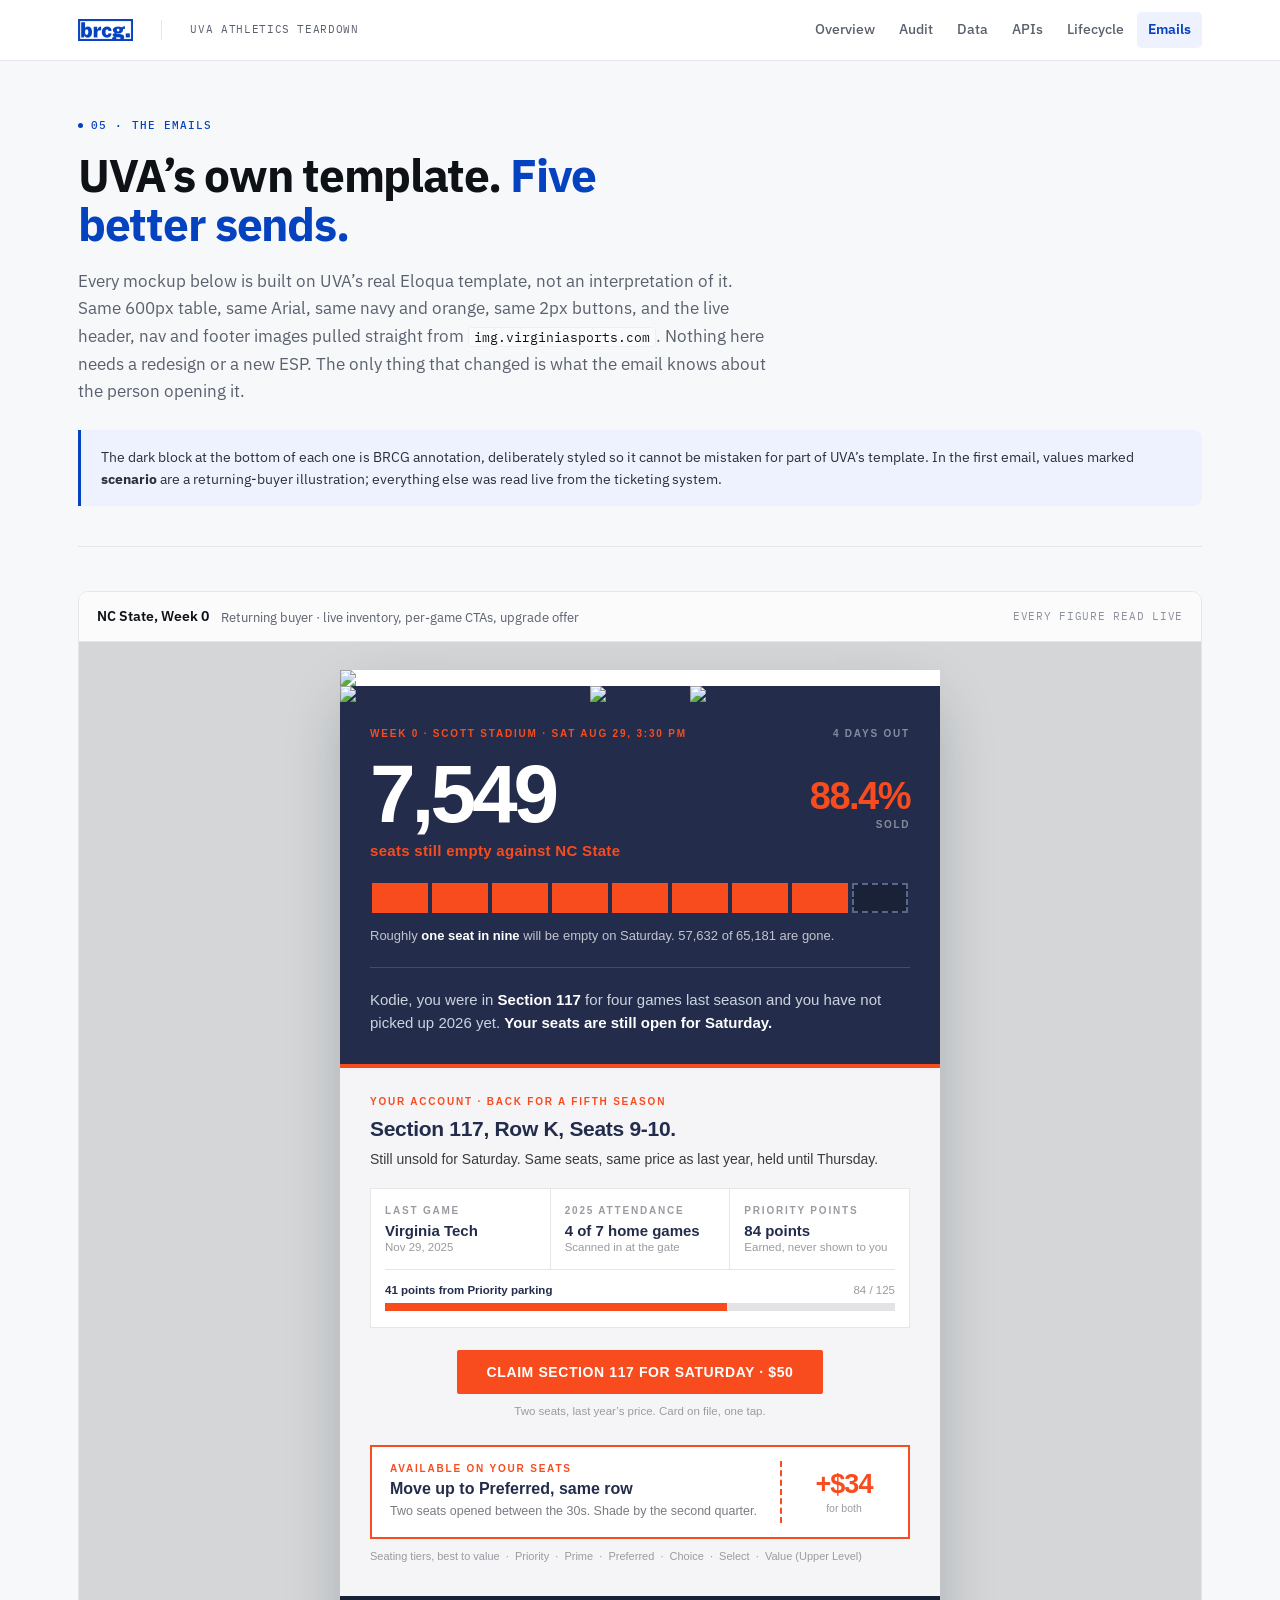
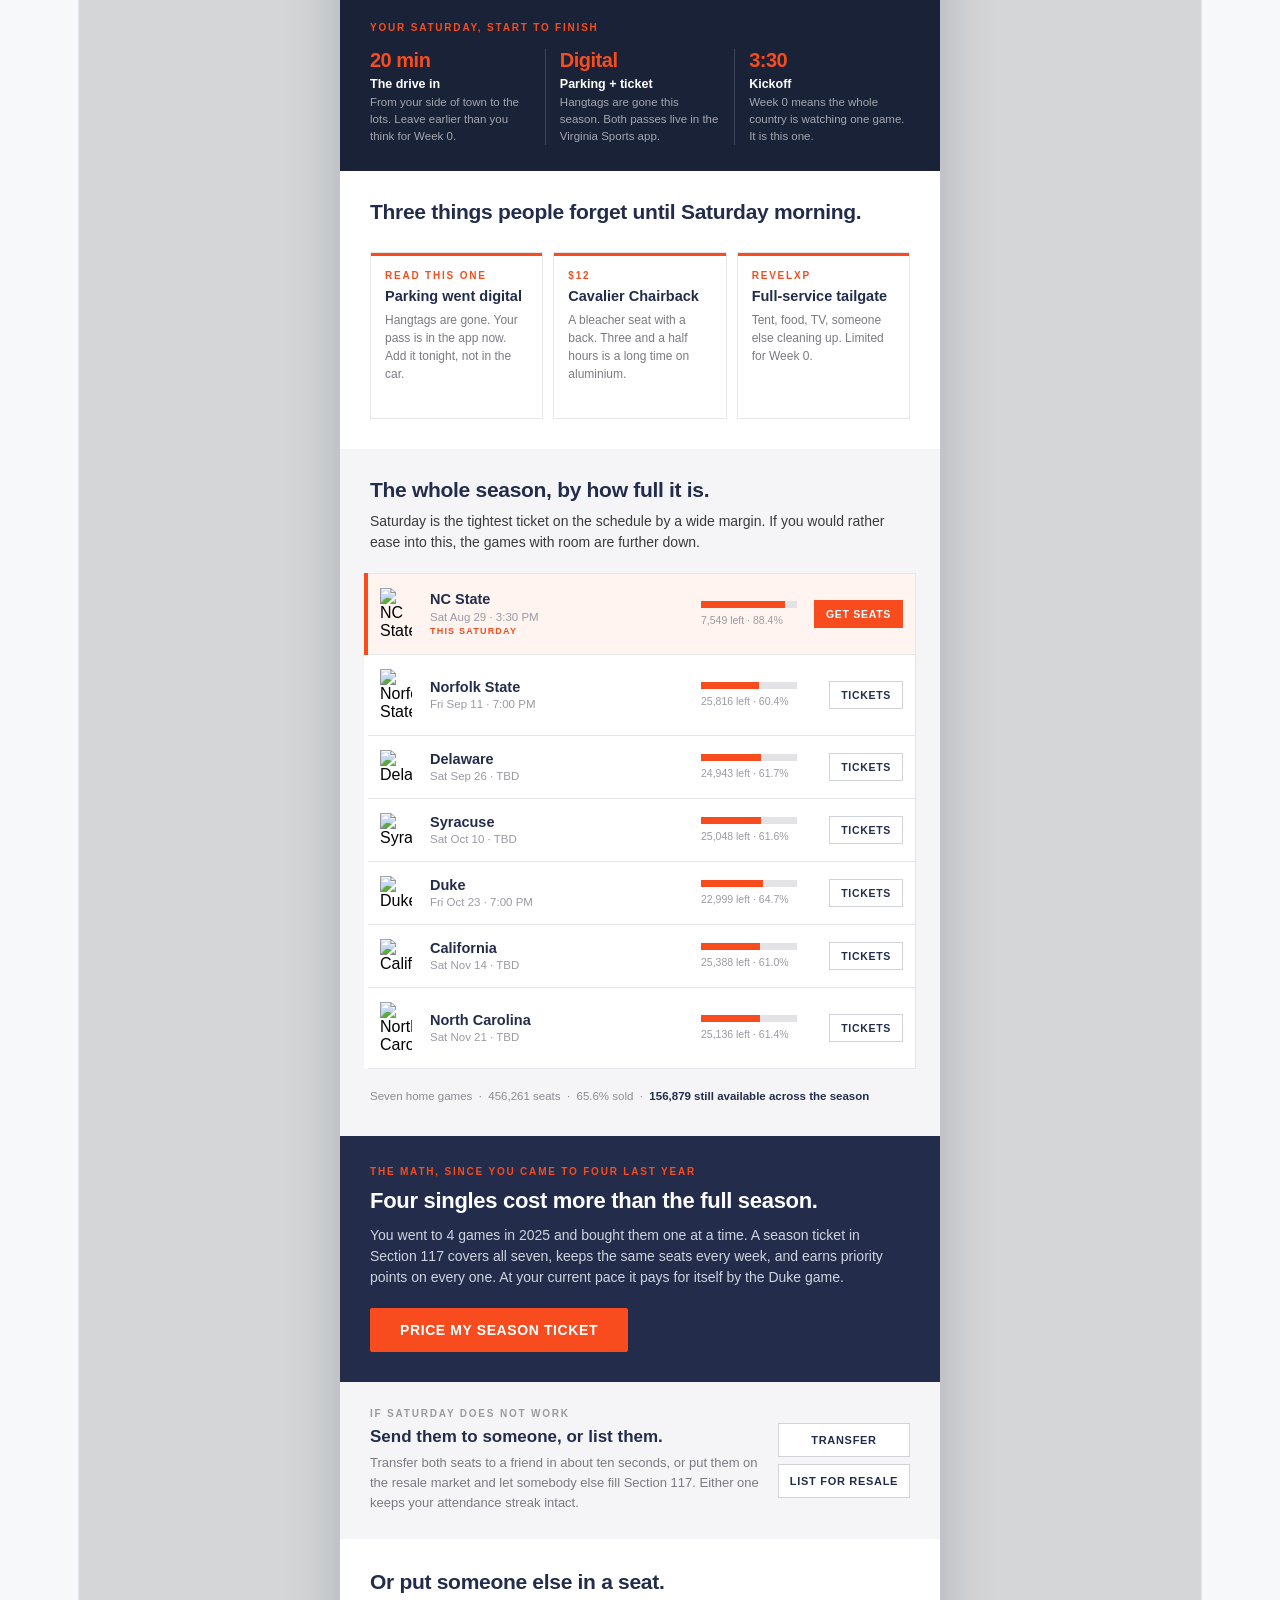
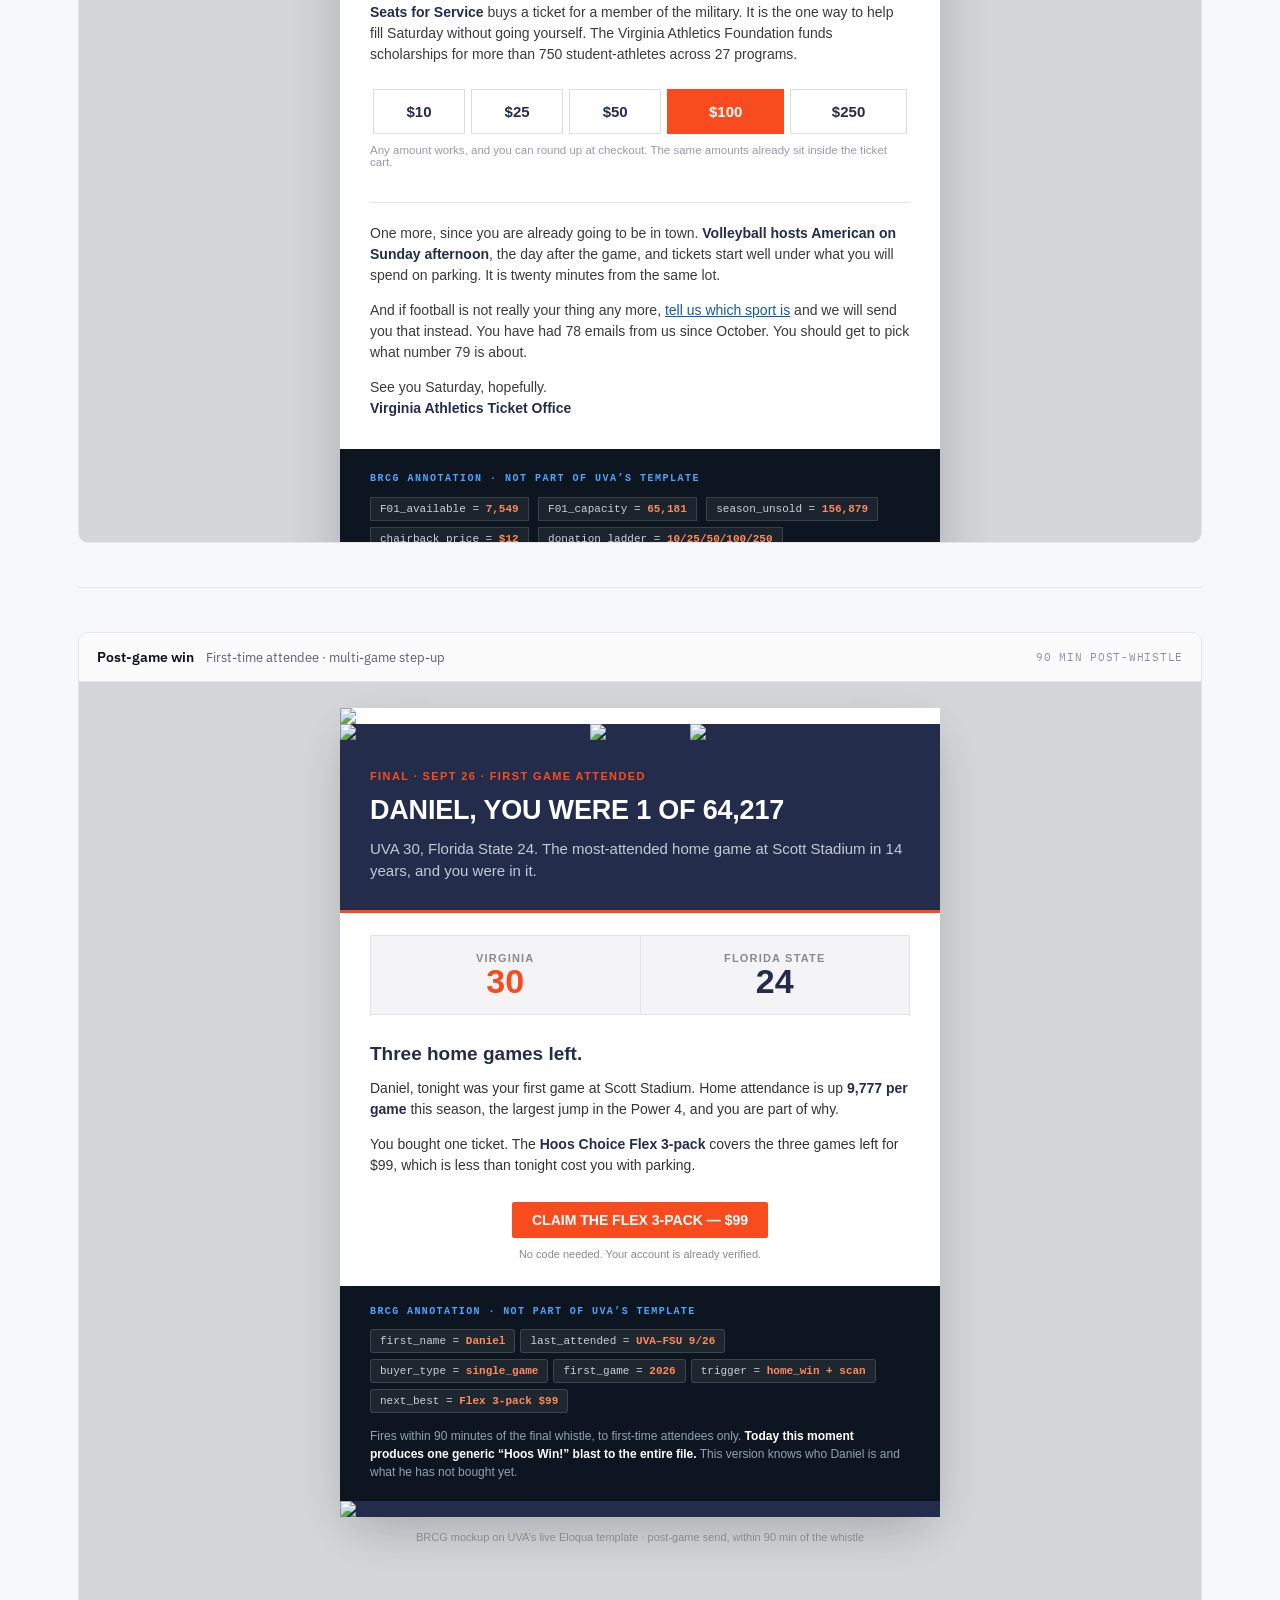
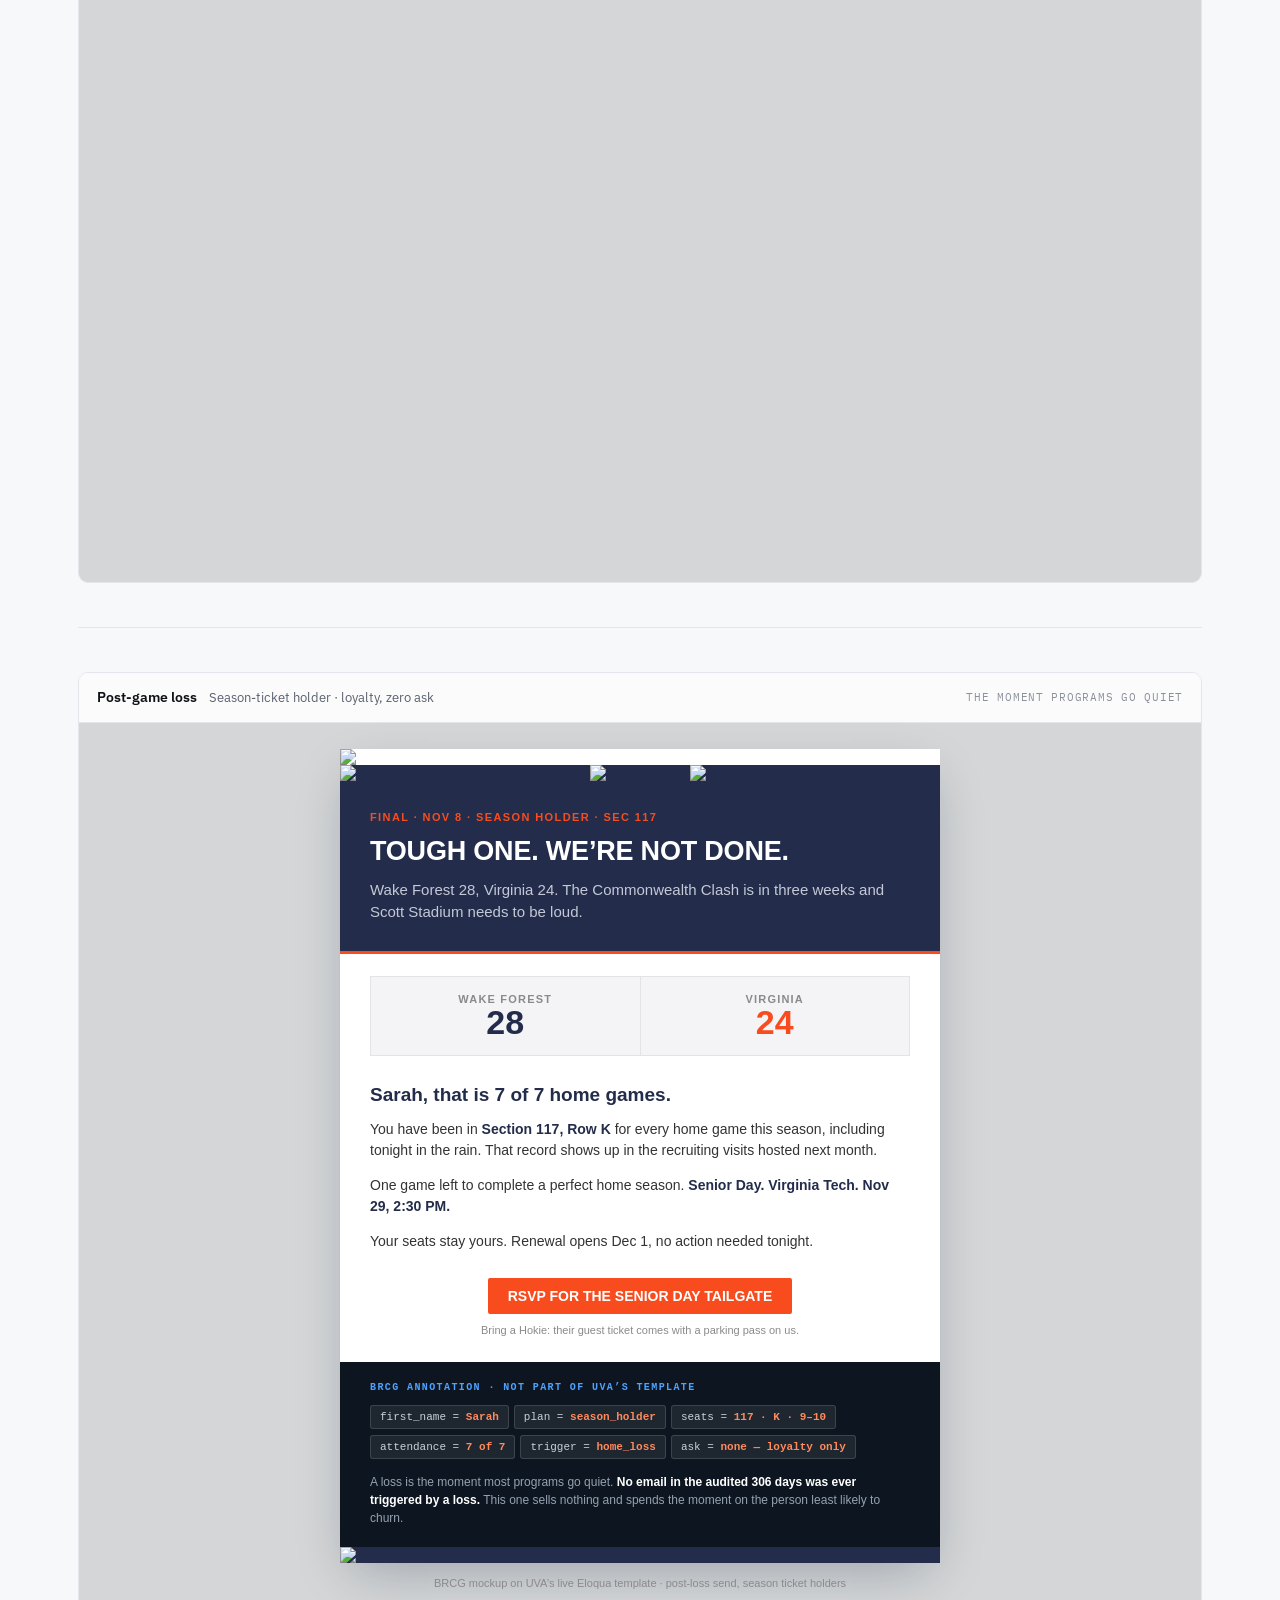
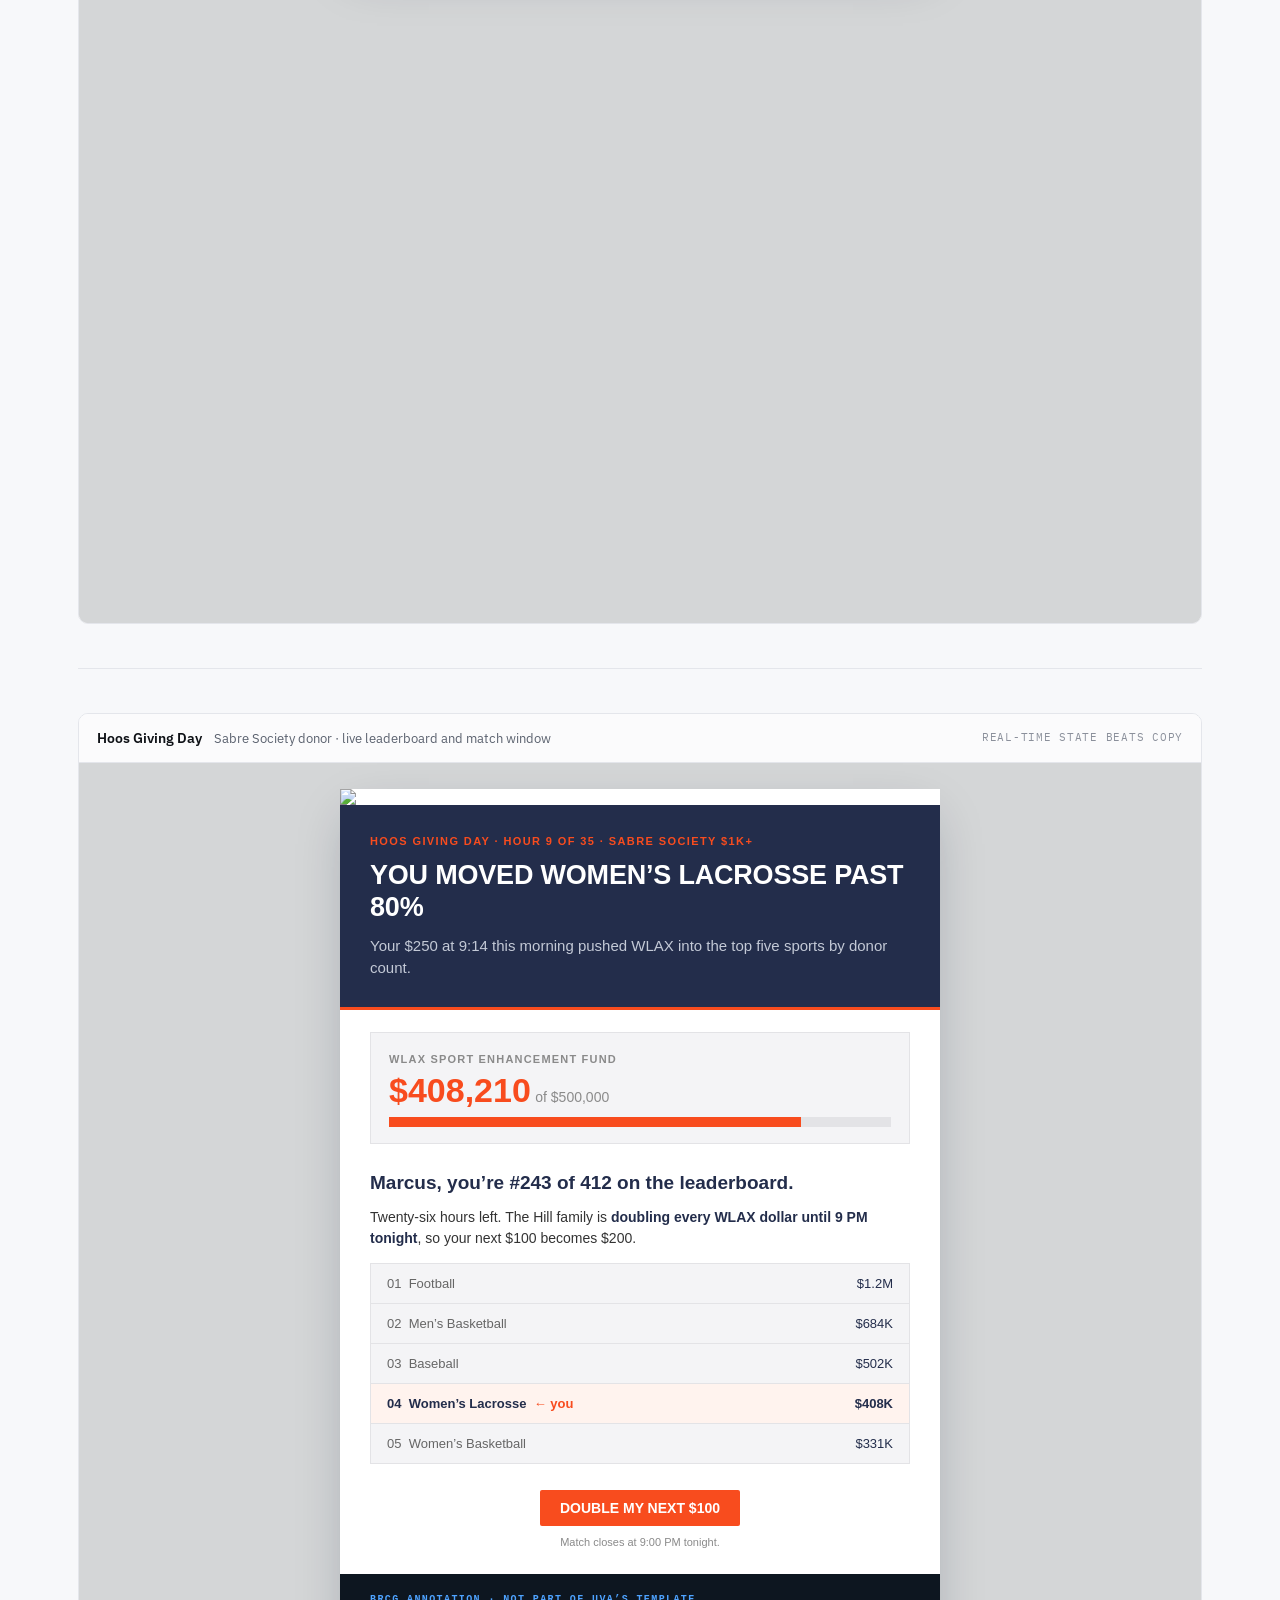
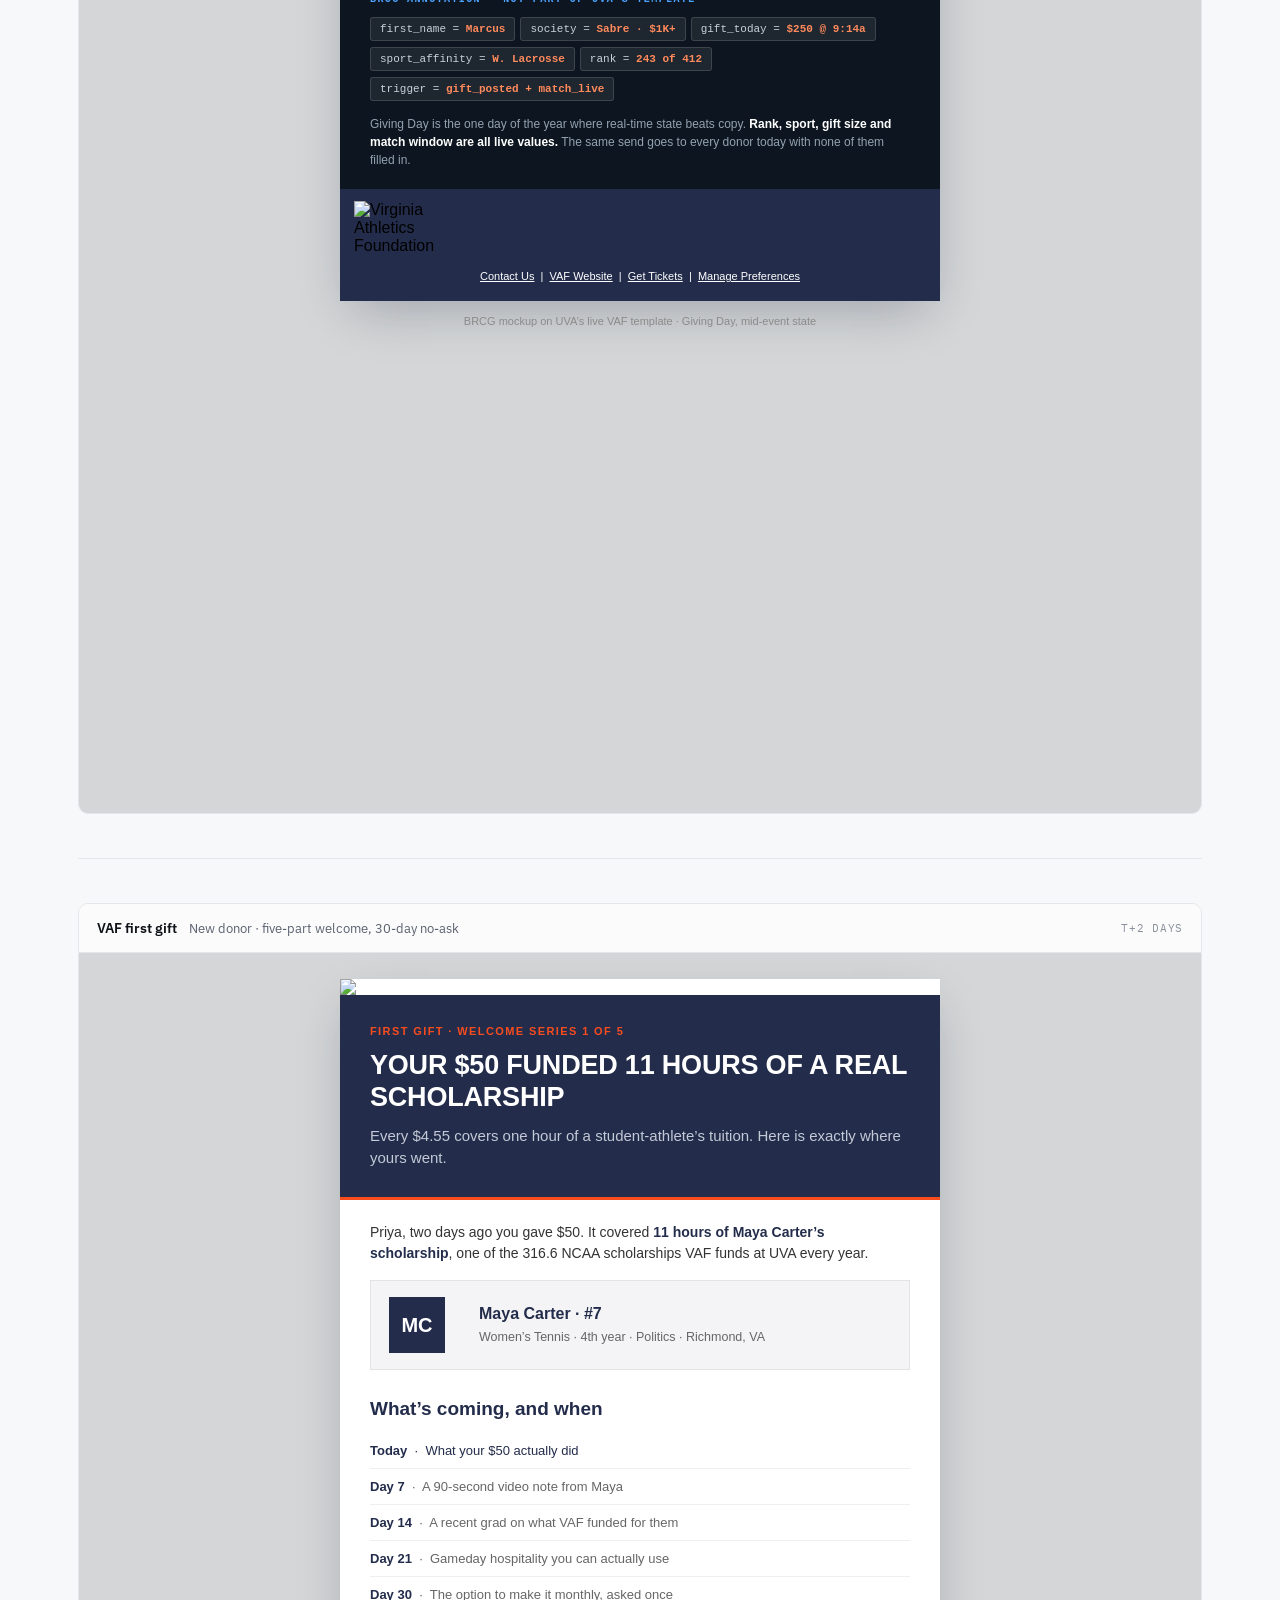
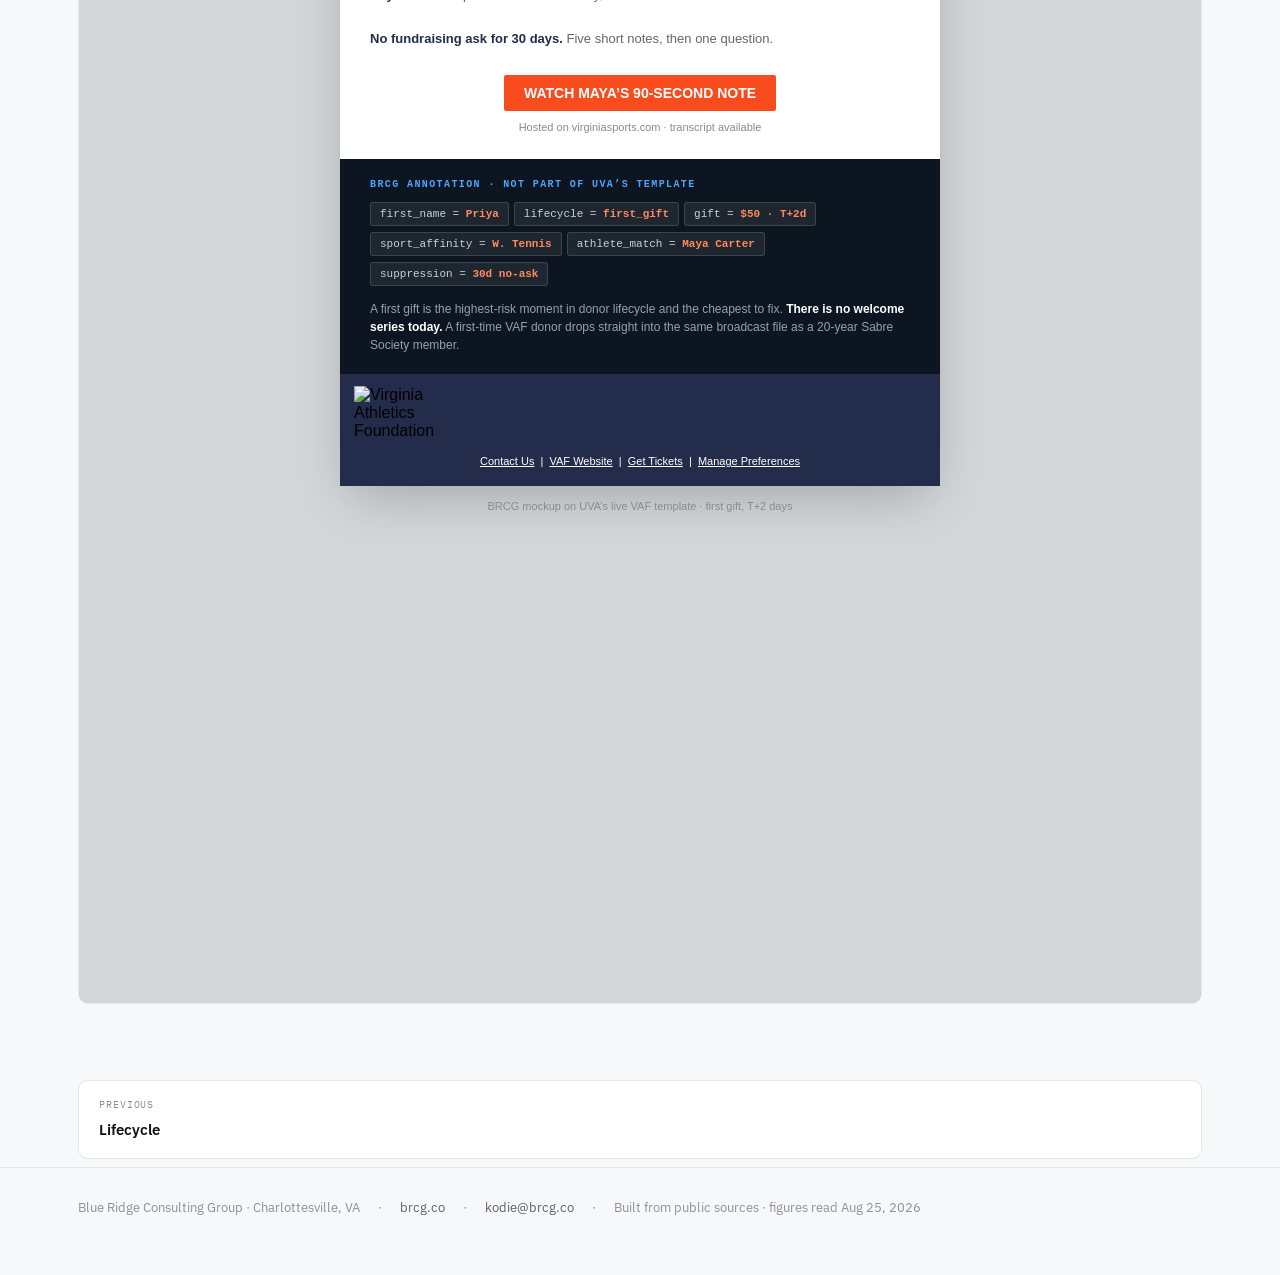
==== emails.html @ 251b8afc "UVA Athletics teardown portal Six-page static portal for the unsolicited CRM teardown, moved off the" ====
<!DOCTYPE html>
<html lang="en">
<head>
<meta charset="utf-8">
<meta name="viewport" content="width=device-width, initial-scale=1">
<title>The emails &middot; UVA Athletics teardown &middot; BRCG</title>
<meta name="description" content="An unsolicited CRM teardown of the UVA Athletics fan email program, built from a real subscriber inbox and public ticketing data by BRCG in Charlottesville.">
<meta name="robots" content="index,follow">
<link rel="stylesheet" href="assets/portal.css">
</head>
<body>
<header class="mast">
  <div class="mast-in">
    <img src="assets/brcg-logo-blue.png" alt="Blue Ridge Consulting Group" class="logo">
    <span class="div"></span>
    <span class="who">UVA Athletics teardown</span>
    <nav class="nav"><a href="index.html">Overview</a><a href="audit.html">Audit</a><a href="data.html">Data</a><a href="apis.html">APIs</a><a href="lifecycle.html">Lifecycle</a><a href="emails.html" aria-current="page">Emails</a></nav>
  </div>
</header>

<div class="wrap">
  <div class="hero">
    <div class="kicker">05 &middot; The emails</div>
    <h1>UVA&rsquo;s own template. <span class="q">Five better sends.</span></h1>
    <p class="lede">
      Every mockup below is built on UVA&rsquo;s real Eloqua template, not an interpretation of it. Same 600px
      table, same Arial, same navy and orange, same 2px buttons, and the live header, nav and footer images
      pulled straight from <code>img.virginiasports.com</code>. Nothing here needs a redesign or a new ESP.
      The only thing that changed is what the email knows about the person opening it.
    </p>
    <div class="note" style="margin-top:24px">
      <p>The dark block at the bottom of each one is BRCG annotation, deliberately styled so it cannot be
      mistaken for part of UVA&rsquo;s template. In the first email, values marked <strong>scenario</strong>
      are a returning-buyer illustration; everything else was read live from the ticketing system.</p>
    </div>
  </div>
  
  <section>
    <div class="mail">
      <div class="mail-head">
        <span class="t">NC State, Week 0</span>
        <span class="s">Returning buyer &middot; live inventory, per-game CTAs, upgrade offer</span>
        <span class="r">Every figure read live</span>
      </div>
      <iframe src="emails/ncstate.html" title="NC State, Week 0" loading="lazy" height="3100"></iframe>
    </div>
  </section>
  <section>
    <div class="mail">
      <div class="mail-head">
        <span class="t">Post-game win</span>
        <span class="s">First-time attendee &middot; multi-game step-up</span>
        <span class="r">90 min post-whistle</span>
      </div>
      <iframe src="emails/win.html" title="Post-game win" loading="lazy" height="1500"></iframe>
    </div>
  </section>
  <section>
    <div class="mail">
      <div class="mail-head">
        <span class="t">Post-game loss</span>
        <span class="s">Season-ticket holder &middot; loyalty, zero ask</span>
        <span class="r">The moment programs go quiet</span>
      </div>
      <iframe src="emails/loss.html" title="Post-game loss" loading="lazy" height="1500"></iframe>
    </div>
  </section>
  <section>
    <div class="mail">
      <div class="mail-head">
        <span class="t">Hoos Giving Day</span>
        <span class="s">Sabre Society donor &middot; live leaderboard and match window</span>
        <span class="r">Real-time state beats copy</span>
      </div>
      <iframe src="emails/giving.html" title="Hoos Giving Day" loading="lazy" height="1650"></iframe>
    </div>
  </section>
  <section>
    <div class="mail">
      <div class="mail-head">
        <span class="t">VAF first gift</span>
        <span class="s">New donor &middot; five-part welcome, 30-day no-ask</span>
        <span class="r">T+2 days</span>
      </div>
      <iframe src="emails/welcome.html" title="VAF first gift" loading="lazy" height="1650"></iframe>
    </div>
  </section>
</div>

<div class="wrap"><div class="pager"><a href="lifecycle.html"><div class="k">Previous</div><div class="t">Lifecycle</div></a></div></div>
<footer class="foot">
  <div class="foot-in">
    <span>Blue Ridge Consulting Group &middot; Charlottesville, VA</span>
    <span>&middot;</span>
    <a href="https://brcg.co">brcg.co</a>
    <span>&middot;</span>
    <a href="mailto:kodie@brcg.co">kodie@brcg.co</a>
    <span>&middot;</span>
    <span>Built from public sources &middot; figures read Aug 25, 2026</span>
  </div>
</footer>
</body>
</html>
---- assets/portal.css ----
/* ============================================================
   UVA Athletics teardown portal — BRCG craft system
   IBM Plex Sans (UI) + IBM Plex Mono (all numerics/kickers)
   Royal blue #0542BF only. UVA navy/orange used as data accents.
   No decorative pills, no emoji, hairline borders, tinted surface.
   ============================================================ */

@font-face{font-family:'Plex';src:url('fonts/plex-sans-400.woff2') format('woff2');font-weight:400;font-display:swap}
@font-face{font-family:'Plex';src:url('fonts/plex-sans-500.woff2') format('woff2');font-weight:500;font-display:swap}
@font-face{font-family:'Plex';src:url('fonts/plex-sans-600.woff2') format('woff2');font-weight:600;font-display:swap}
@font-face{font-family:'Plex';src:url('fonts/plex-sans-700.woff2') format('woff2');font-weight:700;font-display:swap}
@font-face{font-family:'PlexMono';src:url('fonts/plex-mono-400.woff2') format('woff2');font-weight:400;font-display:swap}
@font-face{font-family:'PlexMono';src:url('fonts/plex-mono-500.woff2') format('woff2');font-weight:500;font-display:swap}

:root{
  --blue:#0542BF; --blue-soft:#EEF2FE; --blue-line:#D6E0FB;
  --uva-navy:#232D4B; --uva-orange:#F84C1E;
  --ink:#0E1116; --ink-2:#2A2F38; --mid:#5A616E; --soft:#8B909B;
  --line:#E4E6EB; --line-2:#EFF0F3;
  --bg:#F7F8FA; --surface:#FFFFFF; --surface-2:#FBFBFC;
  --ok:#0E7C5A; --warn:#9A6400;
  --mono:'PlexMono',ui-monospace,SFMono-Regular,Menlo,monospace;
  --max:1180px;
}

*,*::before,*::after{box-sizing:border-box}
html{-webkit-text-size-adjust:100%}
body{
  margin:0;background:var(--bg);color:var(--ink);
  font-family:'Plex',-apple-system,BlinkMacSystemFont,'Segoe UI',sans-serif;
  font-size:15px;line-height:1.6;-webkit-font-smoothing:antialiased;
  font-variant-numeric:tabular-nums;
}
img{max-width:100%;display:block}
a{color:var(--blue);text-decoration:none}
a:hover{text-decoration:underline}
:focus-visible{outline:2px solid var(--blue);outline-offset:2px;border-radius:2px}
@media (prefers-reduced-motion:reduce){*{animation:none !important;transition:none !important}}

/* ---------- masthead ---------- */
.mast{position:sticky;top:0;z-index:60;background:rgba(255,255,255,.92);
  backdrop-filter:saturate(150%) blur(10px);border-bottom:1px solid var(--line)}
.mast-in{max-width:var(--max);margin:0 auto;padding:0 28px;display:flex;align-items:center;gap:28px;height:60px}
.mast .logo{height:22px;width:auto}
.mast .div{width:1px;height:20px;background:var(--line)}
.mast .who{font-family:var(--mono);font-size:11px;letter-spacing:.06em;text-transform:uppercase;color:var(--mid);white-space:nowrap}
.nav{display:flex;gap:2px;margin-left:auto;flex-wrap:wrap}
.nav a{font-size:13.5px;font-weight:500;color:var(--mid);padding:7px 11px;border-radius:5px;text-decoration:none}
.nav a:hover{background:var(--surface-2);color:var(--ink)}
.nav a[aria-current="page"]{background:var(--blue-soft);color:var(--blue);font-weight:600}

/* ---------- layout ---------- */
.wrap{max-width:var(--max);margin:0 auto;padding:0 28px}
.hero{padding:56px 0 40px;border-bottom:1px solid var(--line)}
.kicker{font-family:var(--mono);font-size:11px;letter-spacing:.1em;text-transform:uppercase;
  color:var(--blue);font-weight:500;display:flex;align-items:center;gap:8px}
.kicker::before{content:'';width:5px;height:5px;border-radius:50%;background:var(--blue);flex:none}
h1{font-size:clamp(30px,4.2vw,46px);line-height:1.08;letter-spacing:-.028em;font-weight:700;margin:16px 0 0;max-width:20ch}
h1 .q{color:var(--blue)}
.lede{font-size:17px;line-height:1.62;color:var(--mid);max-width:70ch;margin:18px 0 0}
section{padding:44px 0;border-bottom:1px solid var(--line)}
section:last-of-type{border-bottom:0}
h2{font-size:25px;line-height:1.18;letter-spacing:-.02em;font-weight:700;margin:0 0 8px}
h3{font-size:17px;line-height:1.3;letter-spacing:-.012em;font-weight:600;margin:0 0 6px}
p{margin:0 0 14px;color:var(--ink-2)}
p:last-child{margin-bottom:0}
.sub{color:var(--mid);max-width:74ch;margin:0 0 24px}
.sec-head{margin-bottom:26px}

/* ---------- stat rail ---------- */
.rail{display:grid;grid-template-columns:repeat(4,1fr);gap:0;border:1px solid var(--line);
  border-radius:10px;overflow:hidden;background:var(--surface);margin-top:34px}
.rail .cell{padding:18px 20px;border-right:1px solid var(--line)}
.rail .cell:last-child{border-right:0}
.rail .lab{font-family:var(--mono);font-size:10px;letter-spacing:.09em;text-transform:uppercase;color:var(--soft)}
.rail .val{font-family:var(--mono);font-size:29px;font-weight:500;letter-spacing:-.02em;color:var(--ink);margin-top:7px;line-height:1}
.rail .val.hl{color:var(--uva-orange)}
.rail .note{font-size:12.5px;color:var(--mid);margin-top:7px;line-height:1.45;
  background:none;border:0;border-radius:0;padding:0}

/* ---------- cards ---------- */
.grid{display:grid;gap:16px}
.g2{grid-template-columns:repeat(2,1fr)}
.g3{grid-template-columns:repeat(3,1fr)}
.g4{grid-template-columns:repeat(4,1fr)}
.card{background:var(--surface);border:1px solid var(--line);border-radius:10px;padding:22px 24px}
.card.tint{background:var(--surface-2)}
.card .num{font-family:var(--mono);font-size:26px;font-weight:500;color:var(--blue);letter-spacing:-.02em;line-height:1}
.card .kick{font-family:var(--mono);font-size:10px;letter-spacing:.09em;text-transform:uppercase;color:var(--soft);margin-bottom:9px}
.card p{font-size:14px;color:var(--mid);margin:0}
.card p + p{margin-top:10px}

/* ---------- dark panel ---------- */
.dark{background:var(--uva-navy);color:#fff;border-radius:12px;padding:30px 32px}
.dark h2,.dark h3{color:#fff}
.dark p{color:rgba(255,255,255,.74)}
.dark .kick{font-family:var(--mono);font-size:10px;letter-spacing:.09em;text-transform:uppercase;color:var(--uva-orange);margin-bottom:10px}
.dark .big{font-family:var(--mono);font-size:clamp(38px,6vw,58px);font-weight:500;letter-spacing:-.035em;line-height:1;color:#fff}

/* ---------- table ---------- */
.tbl-wrap{overflow-x:auto;border:1px solid var(--line);border-radius:10px;background:var(--surface)}
table{width:100%;border-collapse:collapse;font-size:14px;min-width:640px}
thead th{font-family:var(--mono);font-size:10px;letter-spacing:.09em;text-transform:uppercase;color:var(--soft);
  text-align:left;padding:12px 16px;border-bottom:1px solid var(--line);font-weight:500;white-space:nowrap}
tbody td{padding:13px 16px;border-bottom:1px solid var(--line-2);vertical-align:top;color:var(--ink-2)}
tbody tr:last-child td{border-bottom:0}
tbody tr:hover{background:var(--surface-2)}
td .m,.m{font-family:var(--mono);font-size:12.5px;color:var(--ink)}
td strong{color:var(--ink);font-weight:600}

/* ---------- code ---------- */
code{font-family:var(--mono);font-size:12.5px;background:var(--surface-2);border:1px solid var(--line-2);
  padding:1px 5px;border-radius:3px;color:var(--ink)}
pre{background:#0E1116;color:#D7DBE3;border-radius:10px;padding:20px 22px;overflow-x:auto;
  font-family:var(--mono);font-size:12.5px;line-height:1.72;margin:0}
pre code{background:none;border:0;padding:0;color:inherit;font-size:inherit}
pre .c{color:#6E7787}          /* comment */
pre .k{color:#7FA6FF}          /* key */
pre .s{color:#8FD6A9}          /* string */
pre .n{color:#FFB088}          /* number */
.pre-head{display:flex;align-items:center;gap:10px;background:#171B22;border-radius:10px 10px 0 0;
  padding:9px 18px;font-family:var(--mono);font-size:11px;color:#8B93A3;letter-spacing:.05em}
.pre-head + pre{border-radius:0 0 10px 10px}
.dot{width:7px;height:7px;border-radius:50%;background:var(--uva-orange);flex:none}

/* ---------- bars ---------- */
.bar{height:7px;background:var(--line);border-radius:99px;overflow:hidden;min-width:90px}
.bar i{display:block;height:100%;background:var(--uva-orange);border-radius:99px}
.bar.blue i{background:var(--blue)}

/* ---------- kicker labels (never pills) ---------- */
.tag{font-family:var(--mono);font-size:10px;letter-spacing:.09em;text-transform:uppercase;color:var(--soft);
  display:inline-flex;align-items:center;gap:6px}
.tag::before{content:'';width:5px;height:5px;border-radius:50%;background:currentColor;flex:none}
.tag.live{color:var(--ok)}
.tag.gap{color:var(--uva-orange)}
.tag.plan{color:var(--blue)}

/* ---------- flow / architecture ---------- */
.flow{display:grid;grid-template-columns:1fr auto 1fr auto 1fr;align-items:stretch;gap:0}
.flow .node{background:var(--surface);border:1px solid var(--line);border-radius:10px;padding:18px 20px}
.flow .arrow{display:flex;align-items:center;justify-content:center;width:38px;color:var(--soft);font-size:17px}
.flow .node h3{font-size:14.5px;margin-bottom:4px}
.flow .node p{font-size:12.5px;line-height:1.5}

/* ---------- email frames ---------- */
.mail{border:1px solid var(--line);border-radius:10px;overflow:hidden;background:var(--surface)}
.mail-head{display:flex;align-items:center;gap:12px;padding:13px 18px;border-bottom:1px solid var(--line);
  background:var(--surface-2);flex-wrap:wrap}
.mail-head .t{font-weight:600;font-size:14px}
.mail-head .s{font-size:12.5px;color:var(--mid)}
.mail-head .r{margin-left:auto;font-family:var(--mono);font-size:10.5px;letter-spacing:.07em;
  text-transform:uppercase;color:var(--soft)}
.mail iframe{width:100%;border:0;display:block;background:#d4d6d7}

/* ---------- callout ---------- */
.note{border-left:3px solid var(--blue);background:var(--blue-soft);border-radius:0 8px 8px 0;padding:16px 20px}
.note.warn{border-left-color:var(--uva-orange);background:#FFF3EE}
.note p{font-size:14px;color:var(--ink-2);margin:0}
.note p + p{margin-top:9px}

/* ---------- footer ---------- */
.foot{border-top:1px solid var(--line);margin-top:8px;padding:30px 0 56px;color:var(--soft);font-size:13px}
.foot-in{max-width:var(--max);margin:0 auto;padding:0 28px;display:flex;gap:18px;flex-wrap:wrap;align-items:center}
.foot a{color:var(--mid)}

/* ---------- page nav (prev/next) ---------- */
.pager{display:flex;gap:12px;padding:32px 0 0;flex-wrap:wrap}
.pager a{flex:1;min-width:220px;border:1px solid var(--line);border-radius:10px;padding:16px 20px;
  background:var(--surface);text-decoration:none;display:block}
.pager a:hover{border-color:var(--blue-line);background:var(--blue-soft)}
.pager .k{font-family:var(--mono);font-size:10px;letter-spacing:.09em;text-transform:uppercase;color:var(--soft)}
.pager .t{font-weight:600;color:var(--ink);margin-top:5px}

/* ---------- responsive ---------- */
@media (max-width:1000px){
  .g4{grid-template-columns:repeat(2,1fr)}
  .rail{grid-template-columns:repeat(2,1fr)}
  .rail .cell:nth-child(2){border-right:0}
  .rail .cell:nth-child(1),.rail .cell:nth-child(2){border-bottom:1px solid var(--line)}
  .flow{grid-template-columns:1fr}
  .flow .arrow{width:auto;height:30px;transform:rotate(90deg)}
}
@media (max-width:760px){
  .wrap,.mast-in,.foot-in{padding-left:18px;padding-right:18px}
  .g2,.g3,.g4{grid-template-columns:1fr}
  .mast-in{height:auto;padding-top:10px;padding-bottom:10px;flex-wrap:wrap;gap:12px}
  .mast .who{display:none}
  .nav{margin-left:0;width:100%;overflow-x:auto;flex-wrap:nowrap;padding-bottom:2px}
  .hero{padding:36px 0 30px}
  section{padding:34px 0}
}
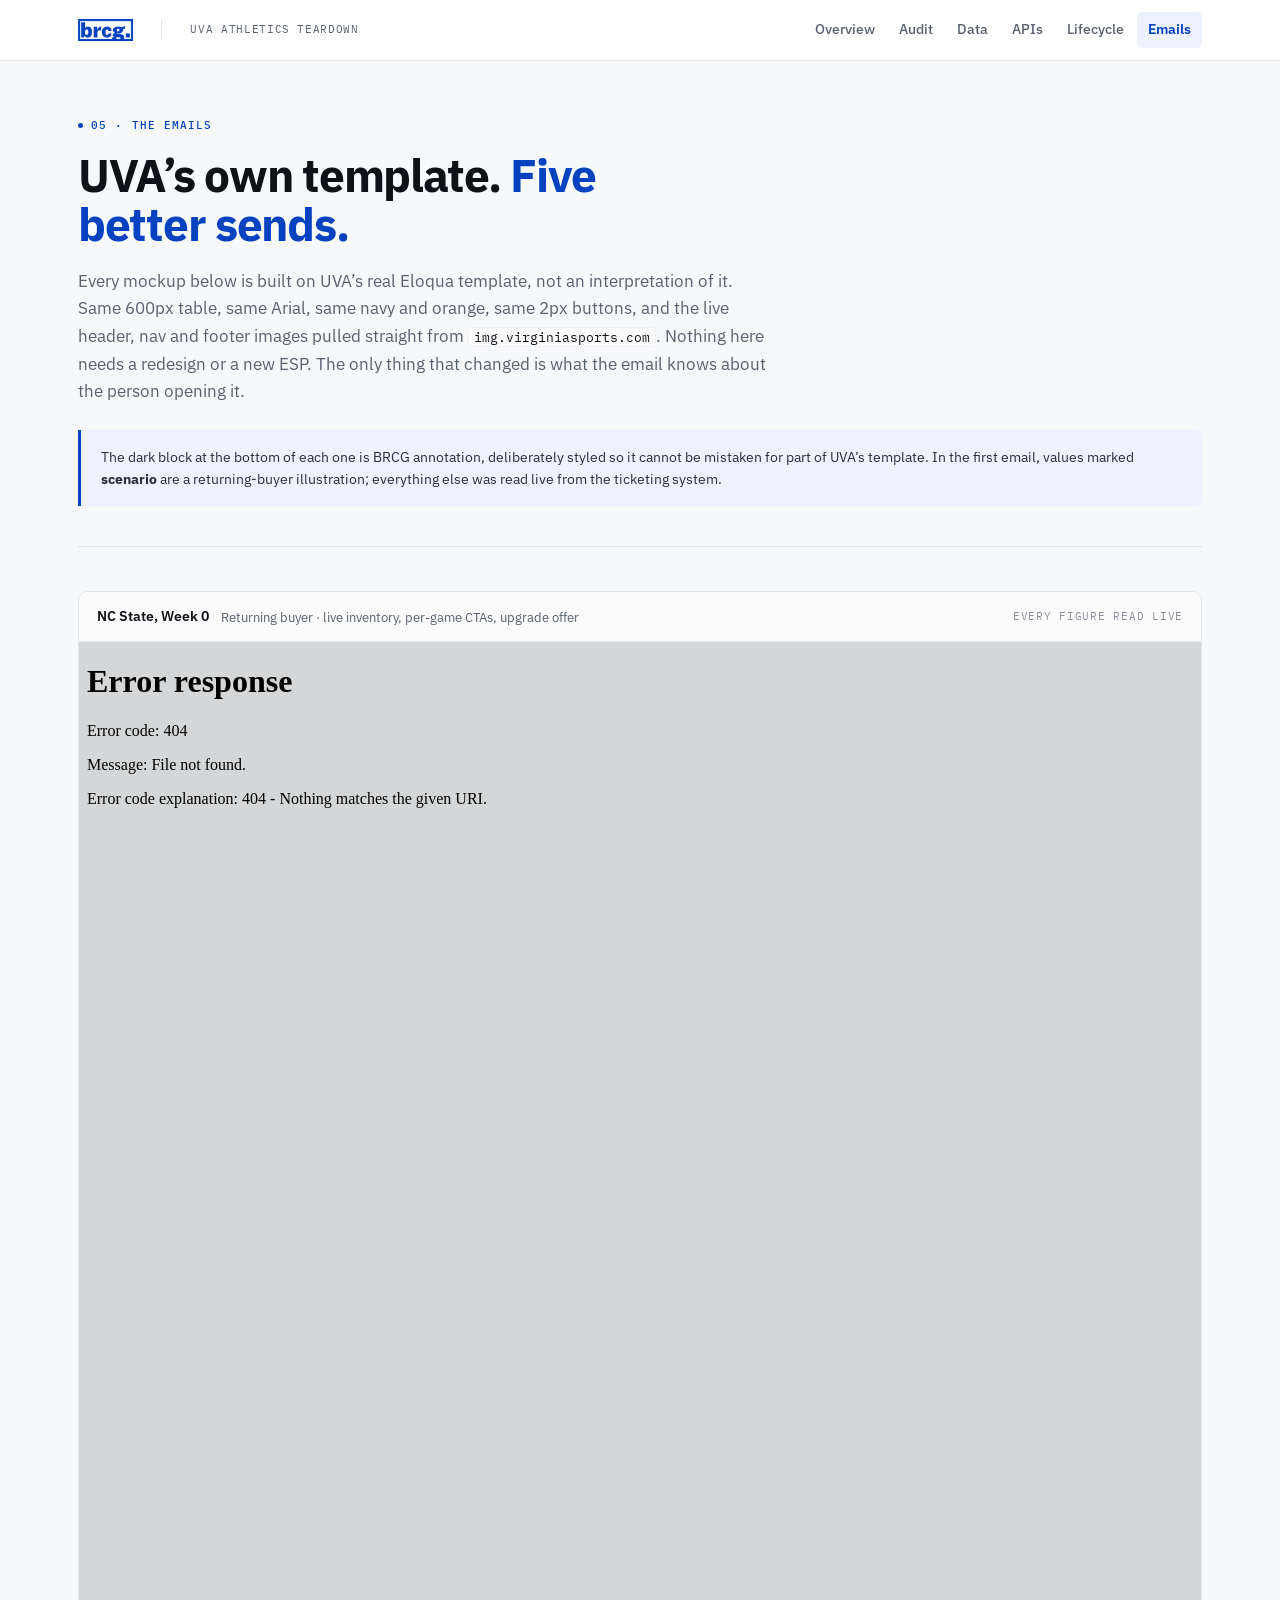
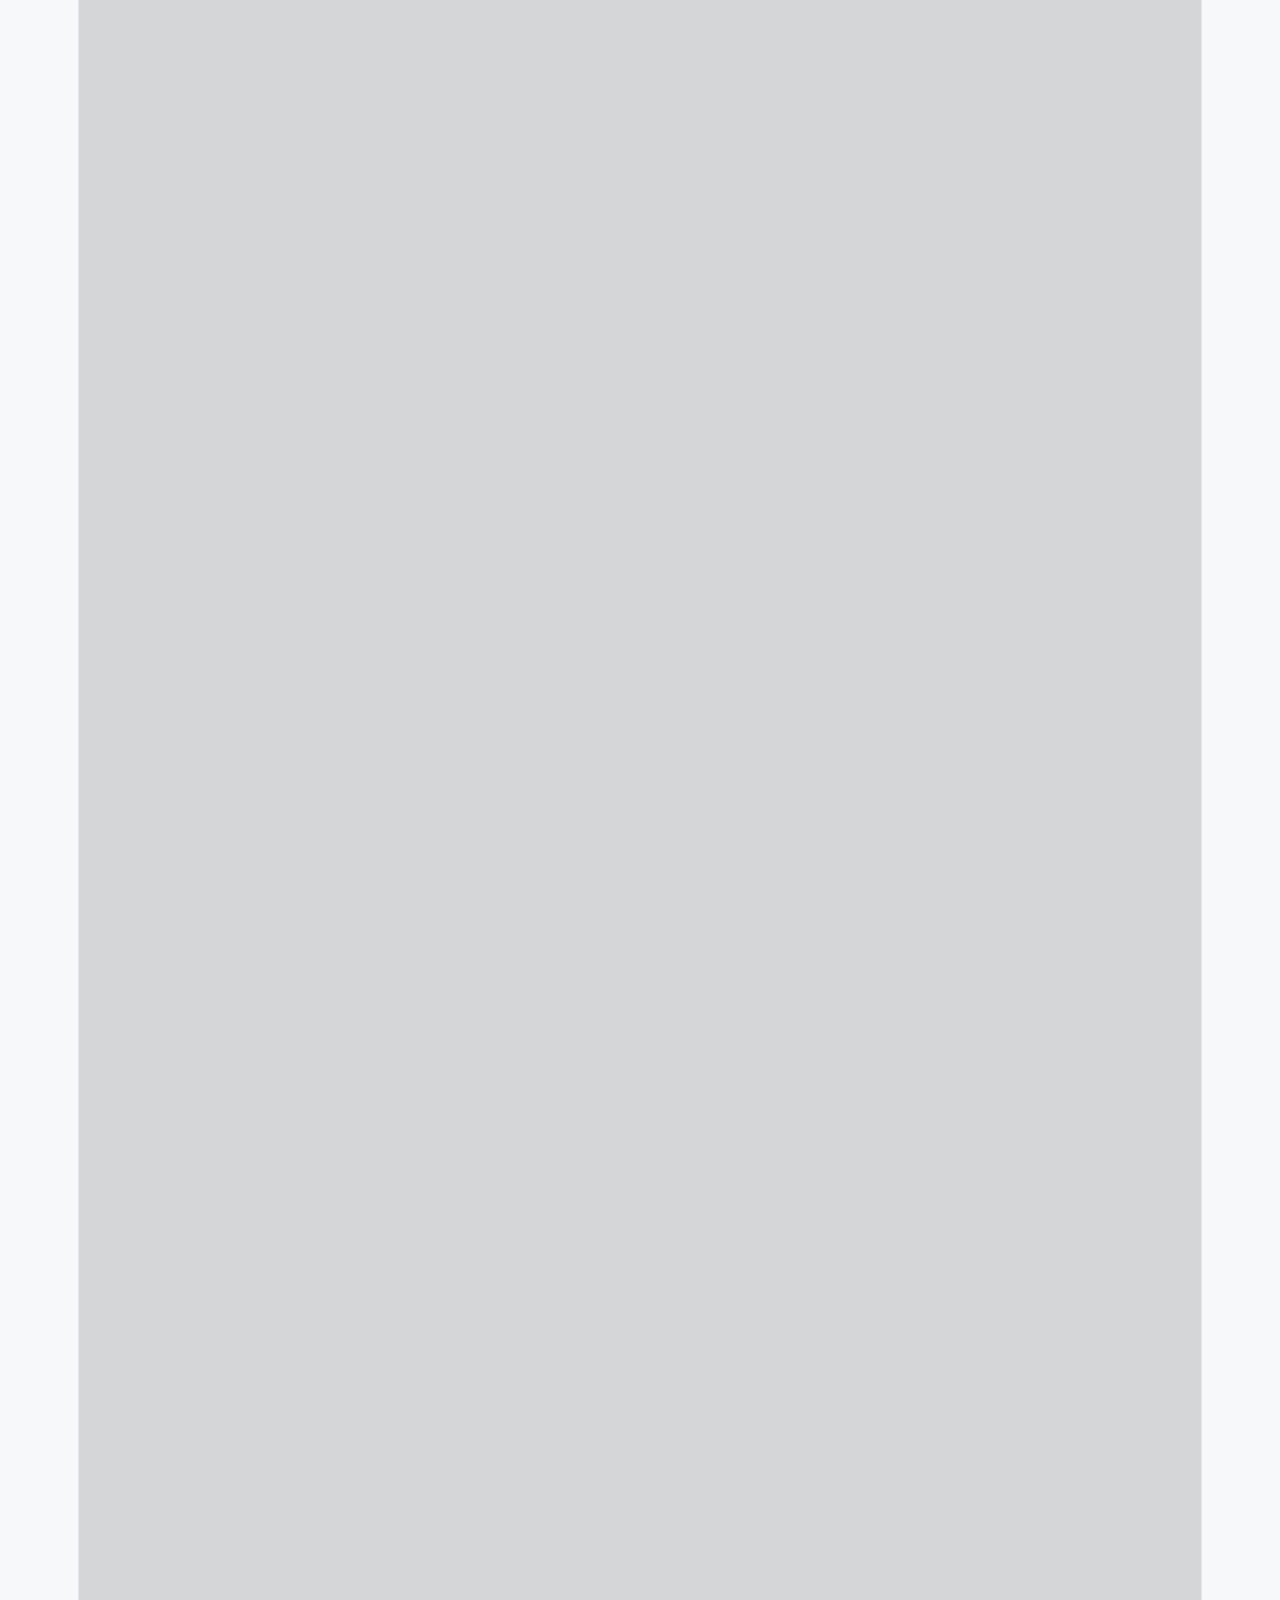
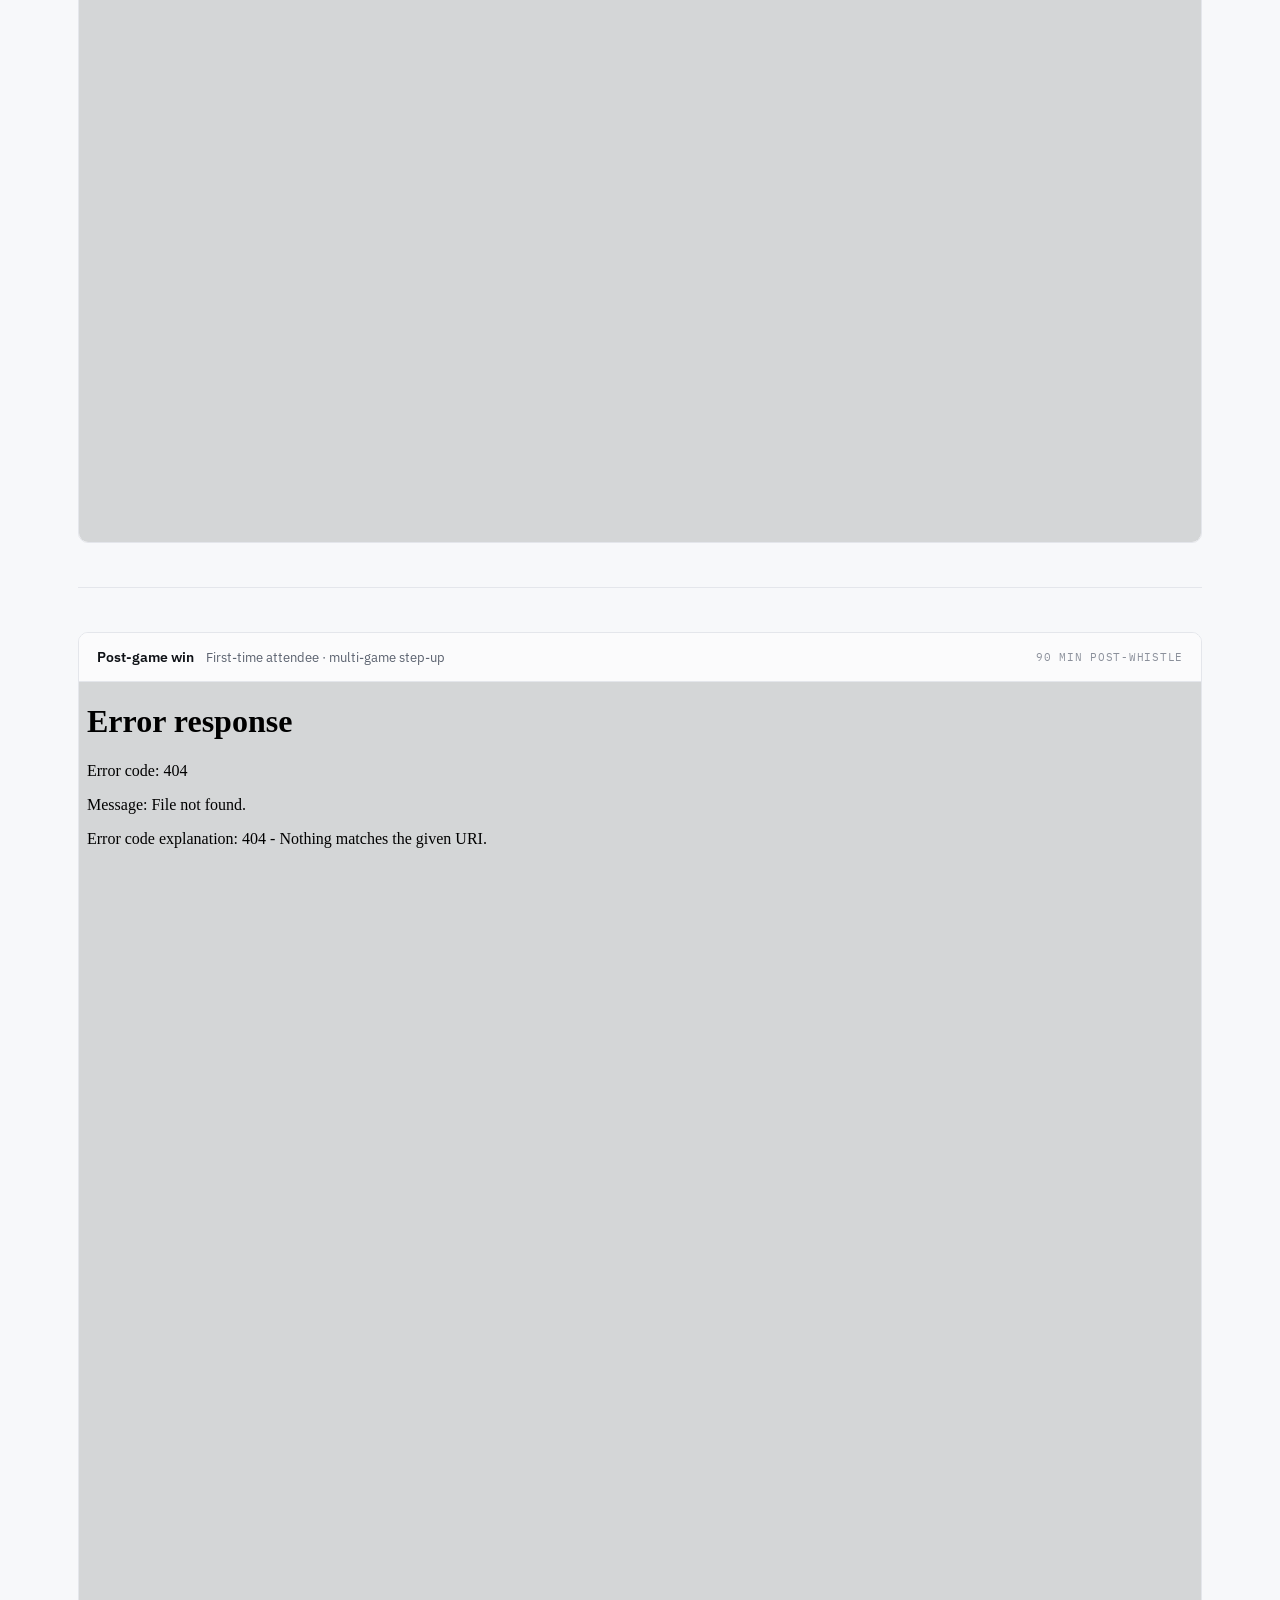
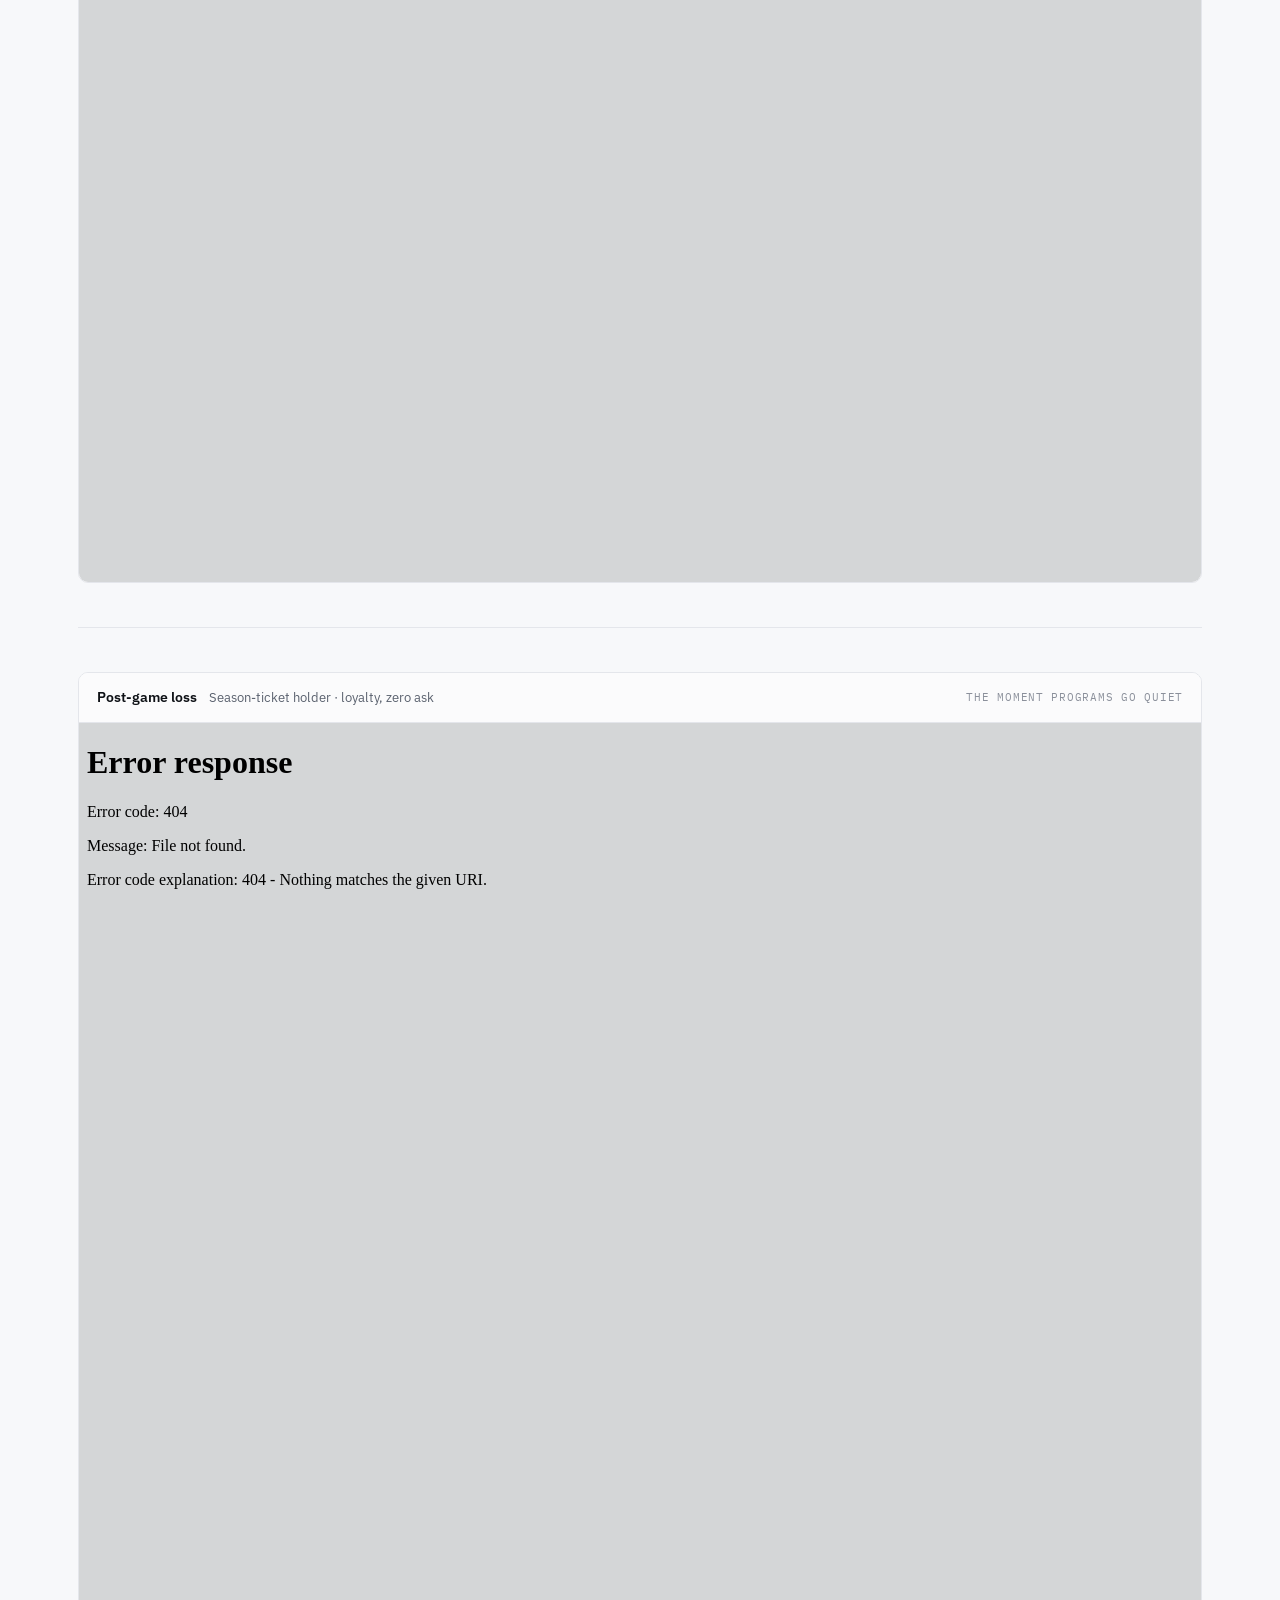
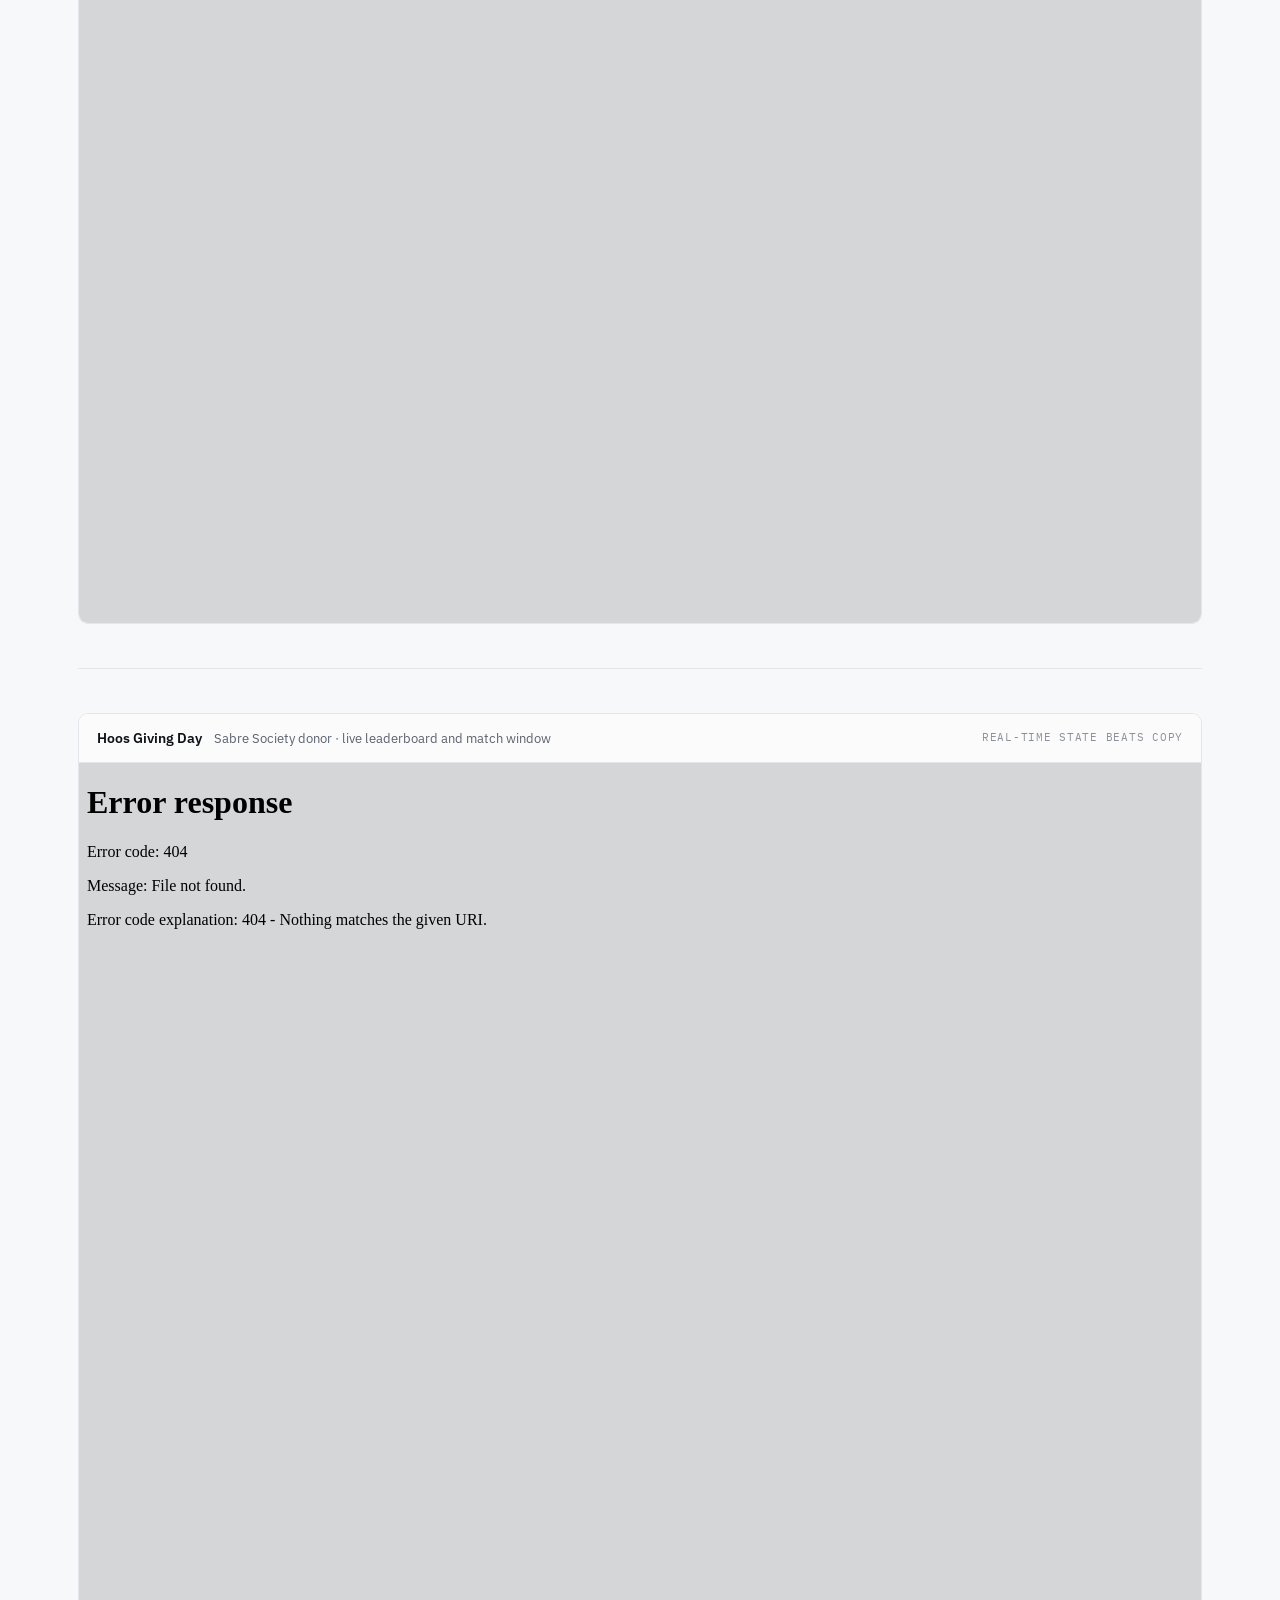
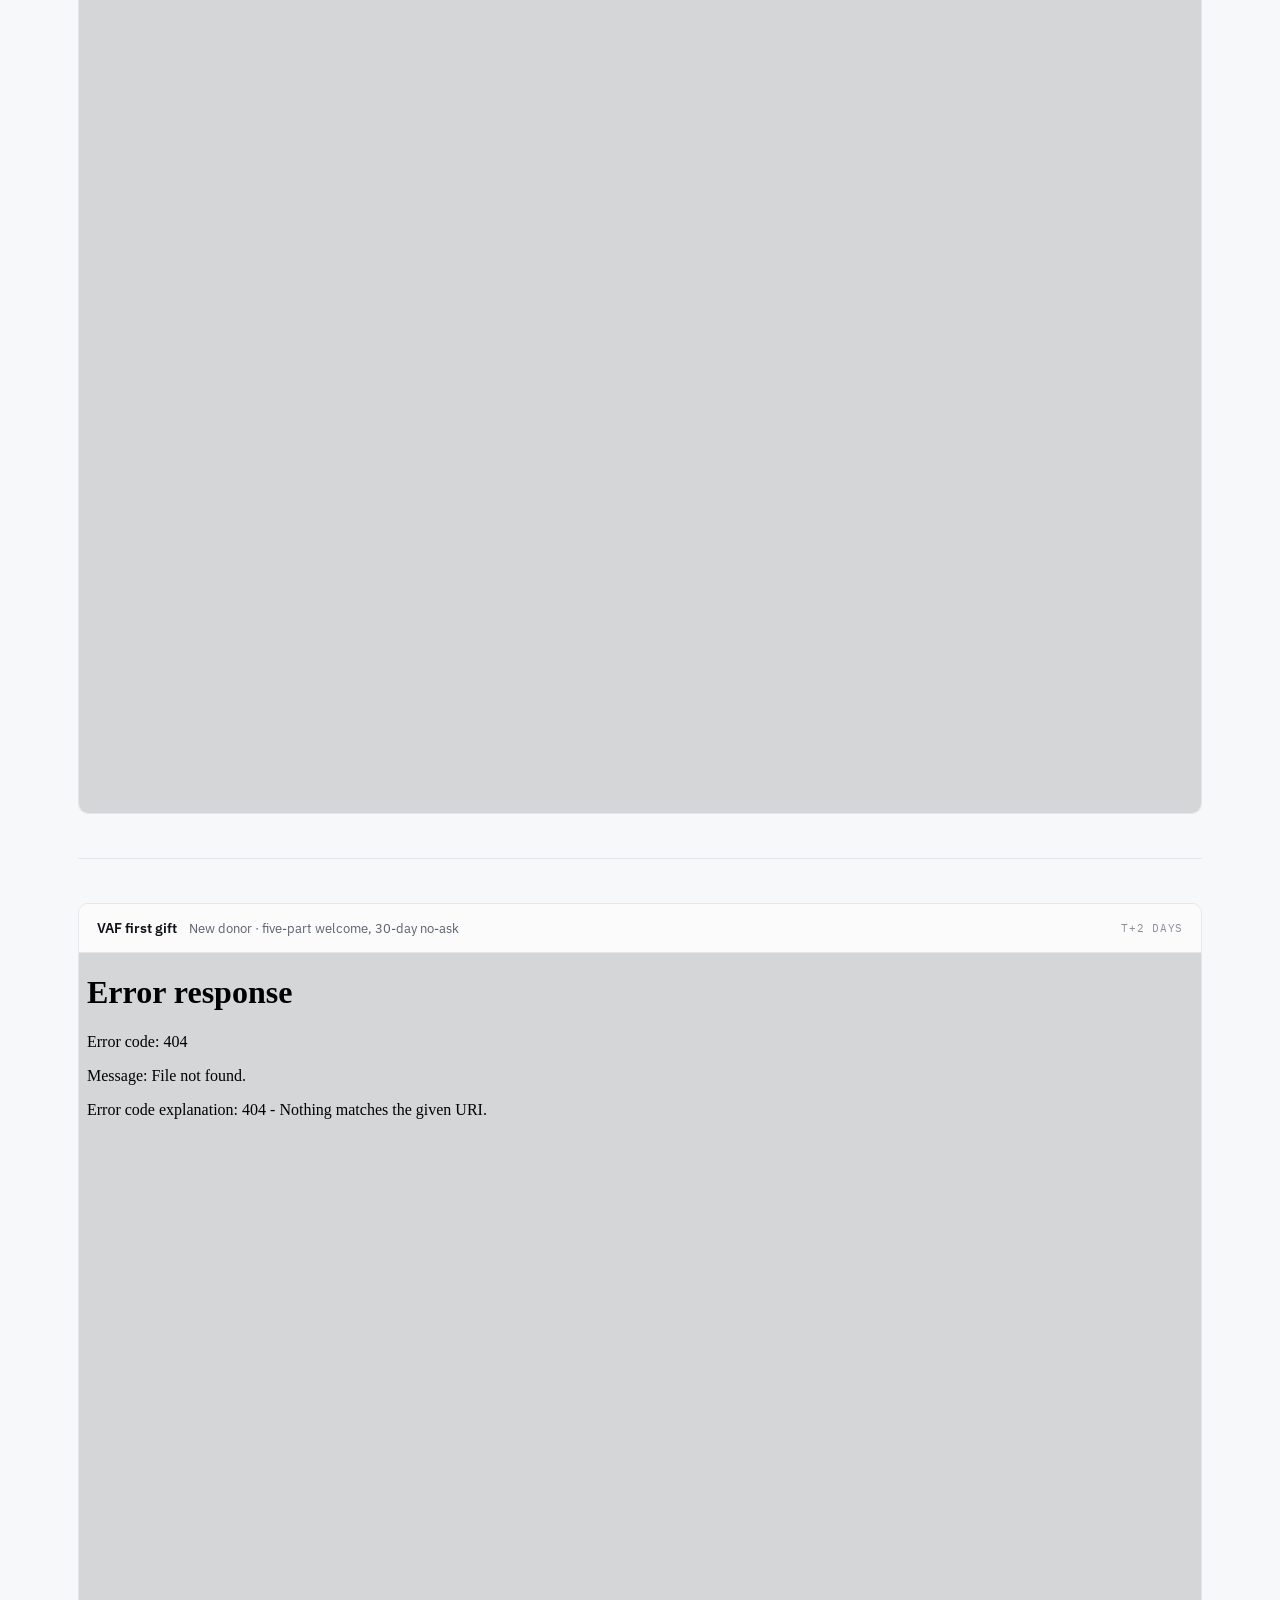
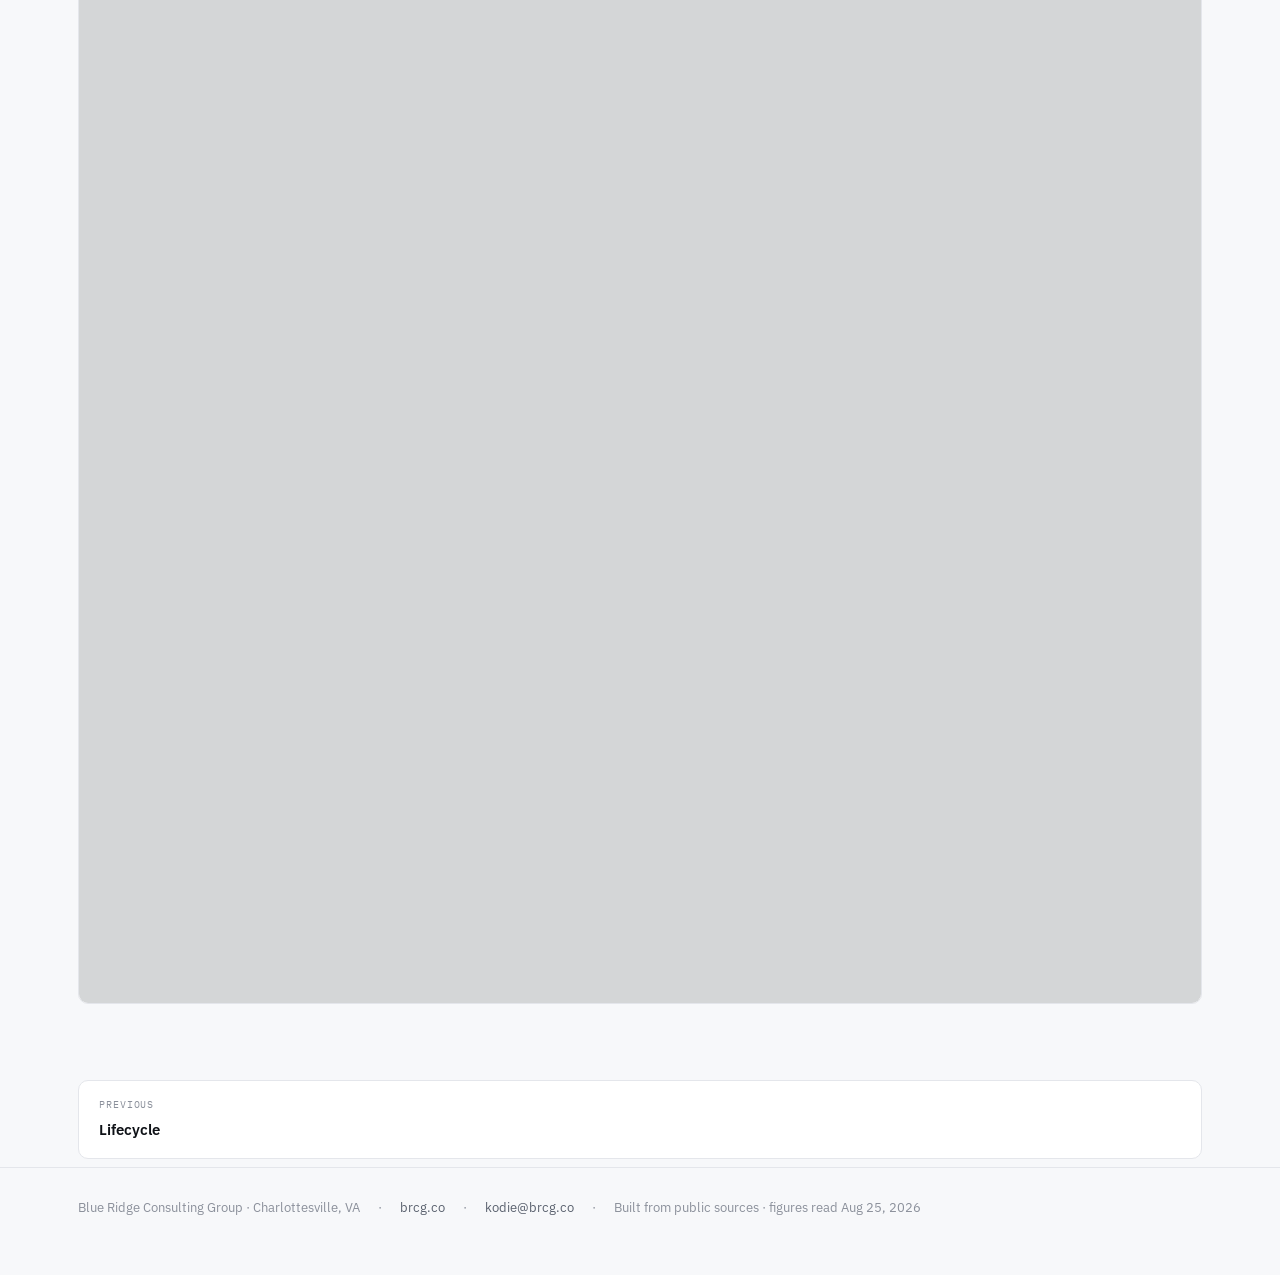
==== commit 02cec792: "fix: point email iframes at clean URLs to skip the 308 hop" ====
--- a/emails.html
+++ b/emails.html
@@ -42,7 +42,7 @@
         <span class="s">Returning buyer &middot; live inventory, per-game CTAs, upgrade offer</span>
         <span class="r">Every figure read live</span>
       </div>
-      <iframe src="emails/ncstate.html" title="NC State, Week 0" loading="lazy" height="3100"></iframe>
+      <iframe src="emails/ncstate" title="NC State, Week 0" loading="lazy" height="3100"></iframe>
     </div>
   </section>
   <section>
@@ -52,7 +52,7 @@
         <span class="s">First-time attendee &middot; multi-game step-up</span>
         <span class="r">90 min post-whistle</span>
       </div>
-      <iframe src="emails/win.html" title="Post-game win" loading="lazy" height="1500"></iframe>
+      <iframe src="emails/win" title="Post-game win" loading="lazy" height="1500"></iframe>
     </div>
   </section>
   <section>
@@ -62,7 +62,7 @@
         <span class="s">Season-ticket holder &middot; loyalty, zero ask</span>
         <span class="r">The moment programs go quiet</span>
       </div>
-      <iframe src="emails/loss.html" title="Post-game loss" loading="lazy" height="1500"></iframe>
+      <iframe src="emails/loss" title="Post-game loss" loading="lazy" height="1500"></iframe>
     </div>
   </section>
   <section>
@@ -72,7 +72,7 @@
         <span class="s">Sabre Society donor &middot; live leaderboard and match window</span>
         <span class="r">Real-time state beats copy</span>
       </div>
-      <iframe src="emails/giving.html" title="Hoos Giving Day" loading="lazy" height="1650"></iframe>
+      <iframe src="emails/giving" title="Hoos Giving Day" loading="lazy" height="1650"></iframe>
     </div>
   </section>
   <section>
@@ -82,7 +82,7 @@
         <span class="s">New donor &middot; five-part welcome, 30-day no-ask</span>
         <span class="r">T+2 days</span>
       </div>
-      <iframe src="emails/welcome.html" title="VAF first gift" loading="lazy" height="1650"></iframe>
+      <iframe src="emails/welcome" title="VAF first gift" loading="lazy" height="1650"></iframe>
     </div>
   </section>
 </div>
